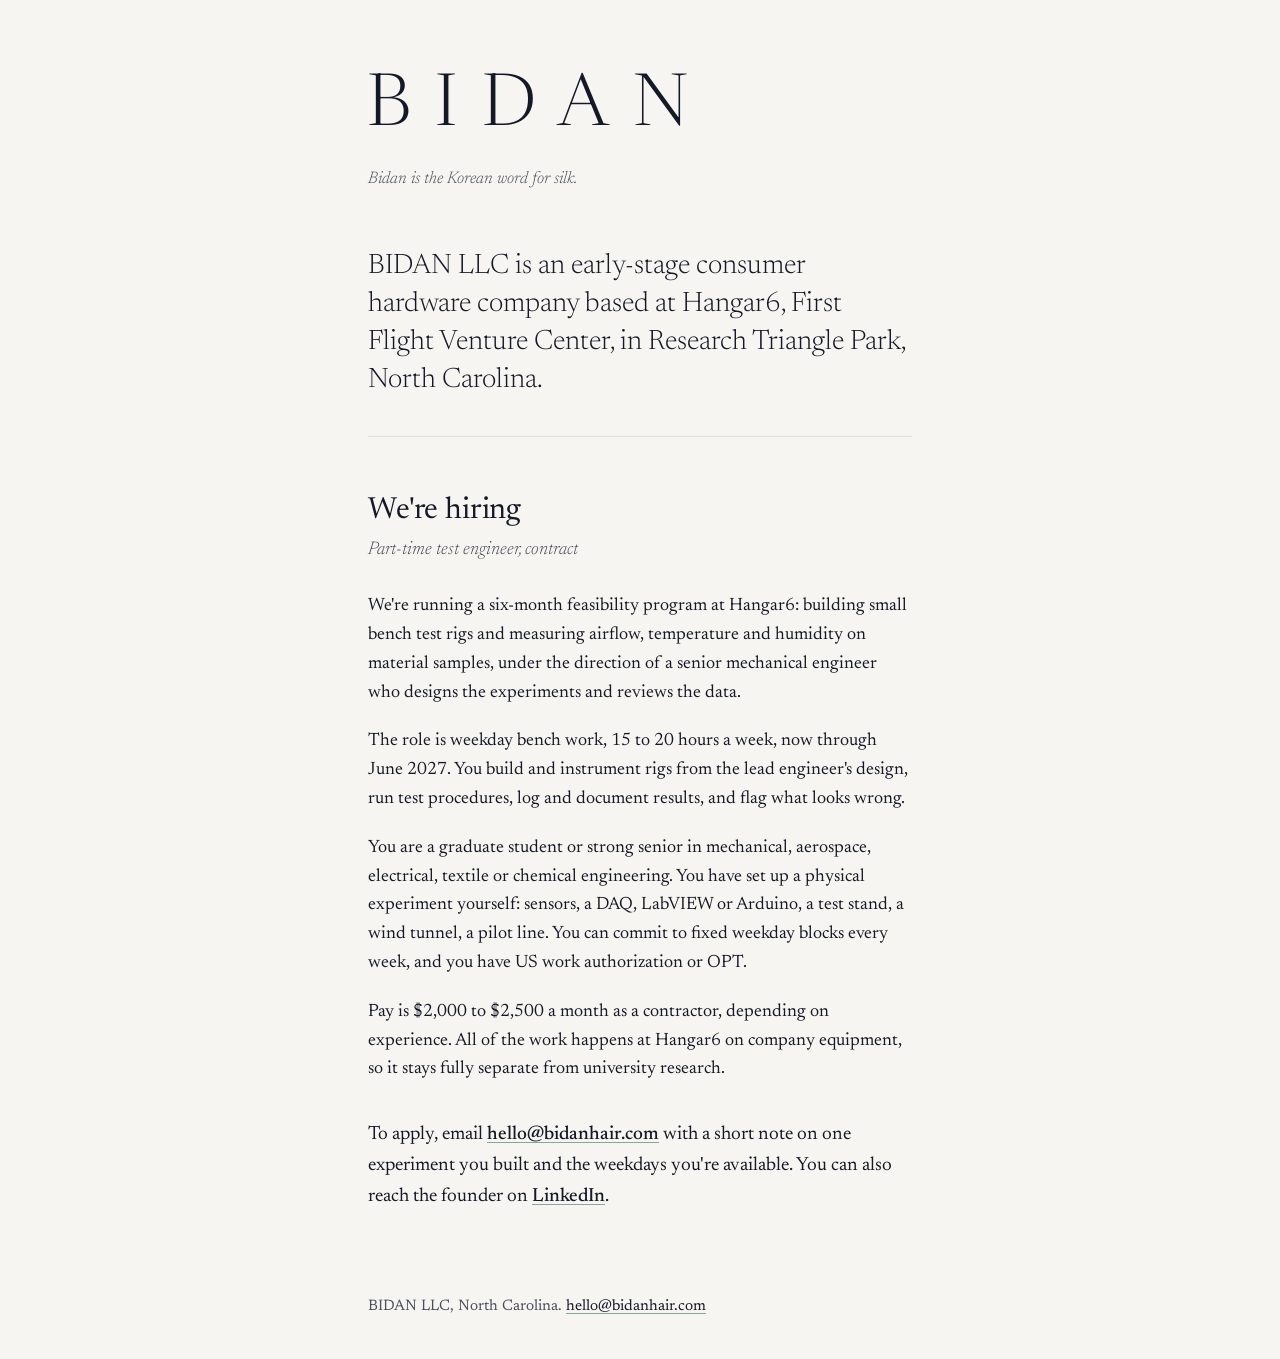
==== index.html @ f0b308ce "Add files via upload" ====
<!doctype html>
<html lang="en">
<head>
<meta charset="utf-8">
<meta name="viewport" content="width=device-width, initial-scale=1">
<title>BIDAN</title>
<meta name="description" content="BIDAN LLC is an early-stage consumer hardware company based at Hangar6, First Flight Venture Center, Research Triangle Park, North Carolina.">
<link rel="icon" href="data:image/svg+xml,%3Csvg xmlns='http://www.w3.org/2000/svg' viewBox='0 0 64 64'%3E%3Crect width='64' height='64' fill='%23151826'/%3E%3Ctext x='32' y='44' text-anchor='middle' font-family='Georgia,serif' font-size='36' fill='%23f6f5f1'%3EB%3C/text%3E%3C/svg%3E">
<link rel="preconnect" href="https://fonts.googleapis.com">
<link rel="preconnect" href="https://fonts.gstatic.com" crossorigin>
<link href="https://fonts.googleapis.com/css2?family=Newsreader:ital,opsz,wght@0,6..72,300;0,6..72,400;0,6..72,500;1,6..72,300;1,6..72,400&display=swap" rel="stylesheet">
<style>
  :root{
    --silk:#f6f5f1;
    --ink:#151826;
    --ink-soft:#4a4e5c;
    --thread:#8aa69a;
    --thread-light:#d7e3dc;
    --measure:34rem;
  }
  @media (prefers-color-scheme: dark){
    :root:not([data-theme="light"]){
      --silk:#14161c; --ink:#ecebe6; --ink-soft:#a9acb6; --thread:#7f9c90; --thread-light:#2a3a33;
    }
  }
  *{box-sizing:border-box}
  html{-webkit-text-size-adjust:100%}
  body{
    margin:0; background:var(--silk); color:var(--ink);
    font-family:"Newsreader",Georgia,"Times New Roman",serif;
    font-optical-sizing:auto; font-weight:400; font-size:1.125rem; line-height:1.6;
    min-height:100svh; display:flex; flex-direction:column;
  }
  main{flex:1; width:100%; max-width:calc(var(--measure) + 2*clamp(1rem,6vw,6rem)); margin:0 auto; padding:clamp(2.5rem,8vh,6rem) clamp(1rem,6vw,6rem) 4rem}
  .mark{
    font-size:clamp(2.6rem,7vw,4.5rem); font-weight:300; letter-spacing:.34em; line-height:1;
    margin:0 0 .3em -0.02em; text-indent:0; font-optical-sizing:auto;
  }
  .mark span{letter-spacing:0}
  .gloss{margin:0 0 3.5rem; font-style:italic; font-weight:300; color:var(--ink-soft); font-size:1.05rem}
  .lede{font-size:clamp(1.35rem,2.6vw,1.75rem); line-height:1.35; font-weight:300; margin:0 0 2.25rem; max-width:var(--measure)}
  .thread{
    position:relative; height:1px; max-width:var(--measure); margin:0 0 3.5rem; background:var(--thread-light); overflow:hidden;
  }
  .thread::after{
    content:""; position:absolute; inset:0; width:38%;
    background:linear-gradient(90deg,transparent,var(--thread),transparent);
    transform:translateX(-120%); animation:glint 2.2s cubic-bezier(.4,0,.2,1) .6s 1 forwards;
  }
  @keyframes glint{to{transform:translateX(300%)}}
  @media (prefers-reduced-motion:reduce){.thread::after{animation:none; transform:none; opacity:.6}}
  h2{font-size:1.9rem; font-weight:400; line-height:1.2; margin:0 0 .35rem; letter-spacing:-.005em}
  .role{font-style:italic; font-weight:300; color:var(--ink-soft); margin:0 0 1.75rem; font-size:1.15rem}
  p{max-width:var(--measure); margin:0 0 1.25rem}
  p.you{margin-bottom:1.25rem}
  a{color:var(--ink); text-decoration-color:var(--thread); text-underline-offset:.18em; text-decoration-thickness:1px}
  a:hover{text-decoration-color:var(--ink)}
  a:focus-visible{outline:2px solid var(--thread); outline-offset:3px; border-radius:2px}
  .apply{margin-top:2.25rem; font-size:1.2rem}
  .apply a{font-weight:500}
  footer{
    width:100%; max-width:calc(var(--measure) + 2*clamp(1rem,6vw,6rem)); margin:0 auto;
    padding:0 clamp(1rem,6vw,6rem) 2.5rem; color:var(--ink-soft); font-size:.95rem; line-height:1.5;
  }
  footer p{margin:0}
</style>
</head>
<body>
<main>
  <h1 class="mark">BIDA<span>N</span></h1>
  <p class="gloss">Bidan is the Korean word for silk.</p>

  <p class="lede">BIDAN LLC is an early-stage consumer hardware company based at Hangar6, First Flight Venture Center, in Research Triangle Park, North Carolina.</p>
  <div class="thread" aria-hidden="true"></div>

  <section aria-labelledby="hiring">
    <h2 id="hiring">We're hiring</h2>
    <p class="role">Part-time test engineer, contract</p>

    <p>We're running a six-month feasibility program at Hangar6: building small bench test rigs and measuring airflow, temperature and humidity on material samples, under the direction of a senior mechanical engineer who designs the experiments and reviews the data.</p>

    <p>The role is weekday bench work, 15 to 20 hours a week, now through June 2027. You build and instrument rigs from the lead engineer's design, run test procedures, log and document results, and flag what looks wrong.</p>

    <p class="you">You are a graduate student or strong senior in mechanical, aerospace, electrical, textile or chemical engineering. You have set up a physical experiment yourself: sensors, a DAQ, LabVIEW or Arduino, a test stand, a wind tunnel, a pilot line. You can commit to fixed weekday blocks every week, and you have US work authorization or OPT.</p>

    <p>Pay is $2,000 to $2,500 a month as a contractor, depending on experience. All of the work happens at Hangar6 on company equipment, so it stays fully separate from university research.</p>

    <p class="apply">To apply, email <a href="mailto:hello@bidanhair.com?subject=Part-time%20test%20engineer">hello@bidanhair.com</a> with a short note on one experiment you built and the weekdays you're available. You can also reach the founder on <a href="https://www.linkedin.com/in/chris-joung-5094253b8" rel="noopener">LinkedIn</a>.</p>
  </section>
</main>
<footer>
  <p>BIDAN LLC, North Carolina. <a href="mailto:hello@bidanhair.com">hello@bidanhair.com</a></p>
</footer>
</body>
</html>
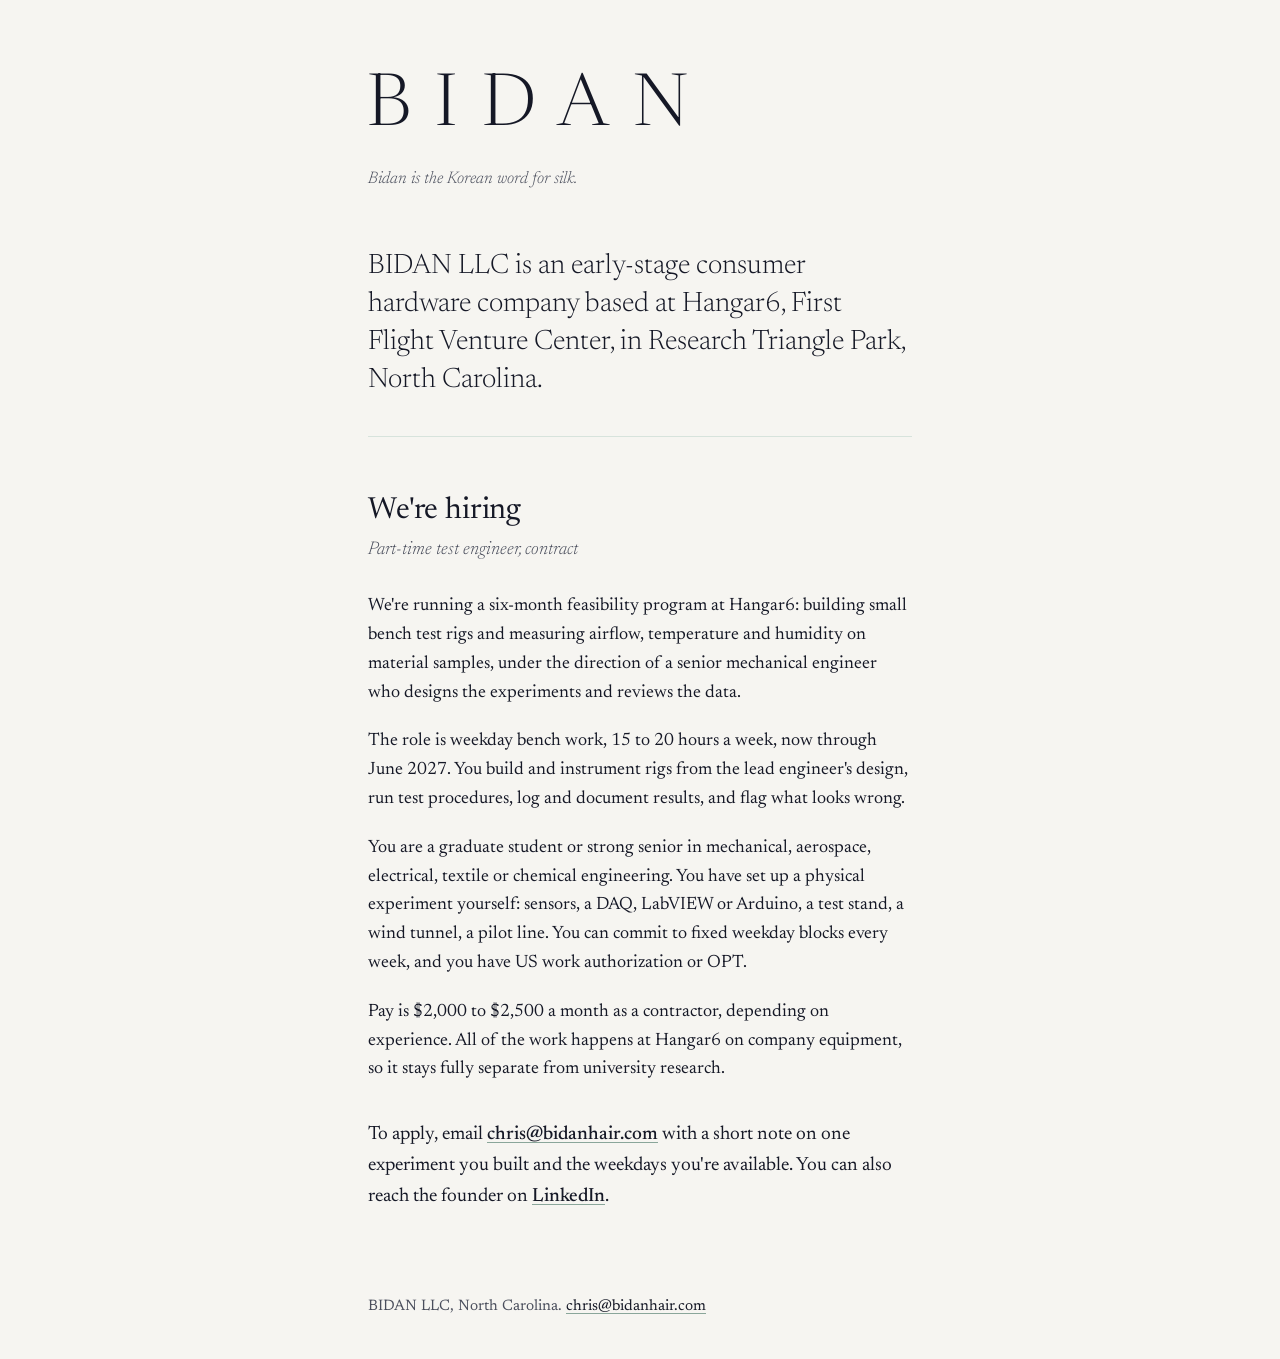
==== commit ae5ac493: "Add files via upload" ====
--- a/index.html
+++ b/index.html
@@ -85,11 +85,11 @@
 
     <p>Pay is $2,000 to $2,500 a month as a contractor, depending on experience. All of the work happens at Hangar6 on company equipment, so it stays fully separate from university research.</p>
 
-    <p class="apply">To apply, email <a href="mailto:hello@bidanhair.com?subject=Part-time%20test%20engineer">hello@bidanhair.com</a> with a short note on one experiment you built and the weekdays you're available. You can also reach the founder on <a href="https://www.linkedin.com/in/chris-joung-5094253b8" rel="noopener">LinkedIn</a>.</p>
+    <p class="apply">To apply, email <a href="mailto:chris@bidanhair.com?subject=Part-time%20test%20engineer">chris@bidanhair.com</a> with a short note on one experiment you built and the weekdays you're available. You can also reach the founder on <a href="https://www.linkedin.com/in/chris-joung-5094253b8" rel="noopener">LinkedIn</a>.</p>
   </section>
 </main>
 <footer>
-  <p>BIDAN LLC, North Carolina. <a href="mailto:hello@bidanhair.com">hello@bidanhair.com</a></p>
+  <p>BIDAN LLC, North Carolina. <a href="mailto:chris@bidanhair.com">chris@bidanhair.com</a></p>
 </footer>
 </body>
 </html>
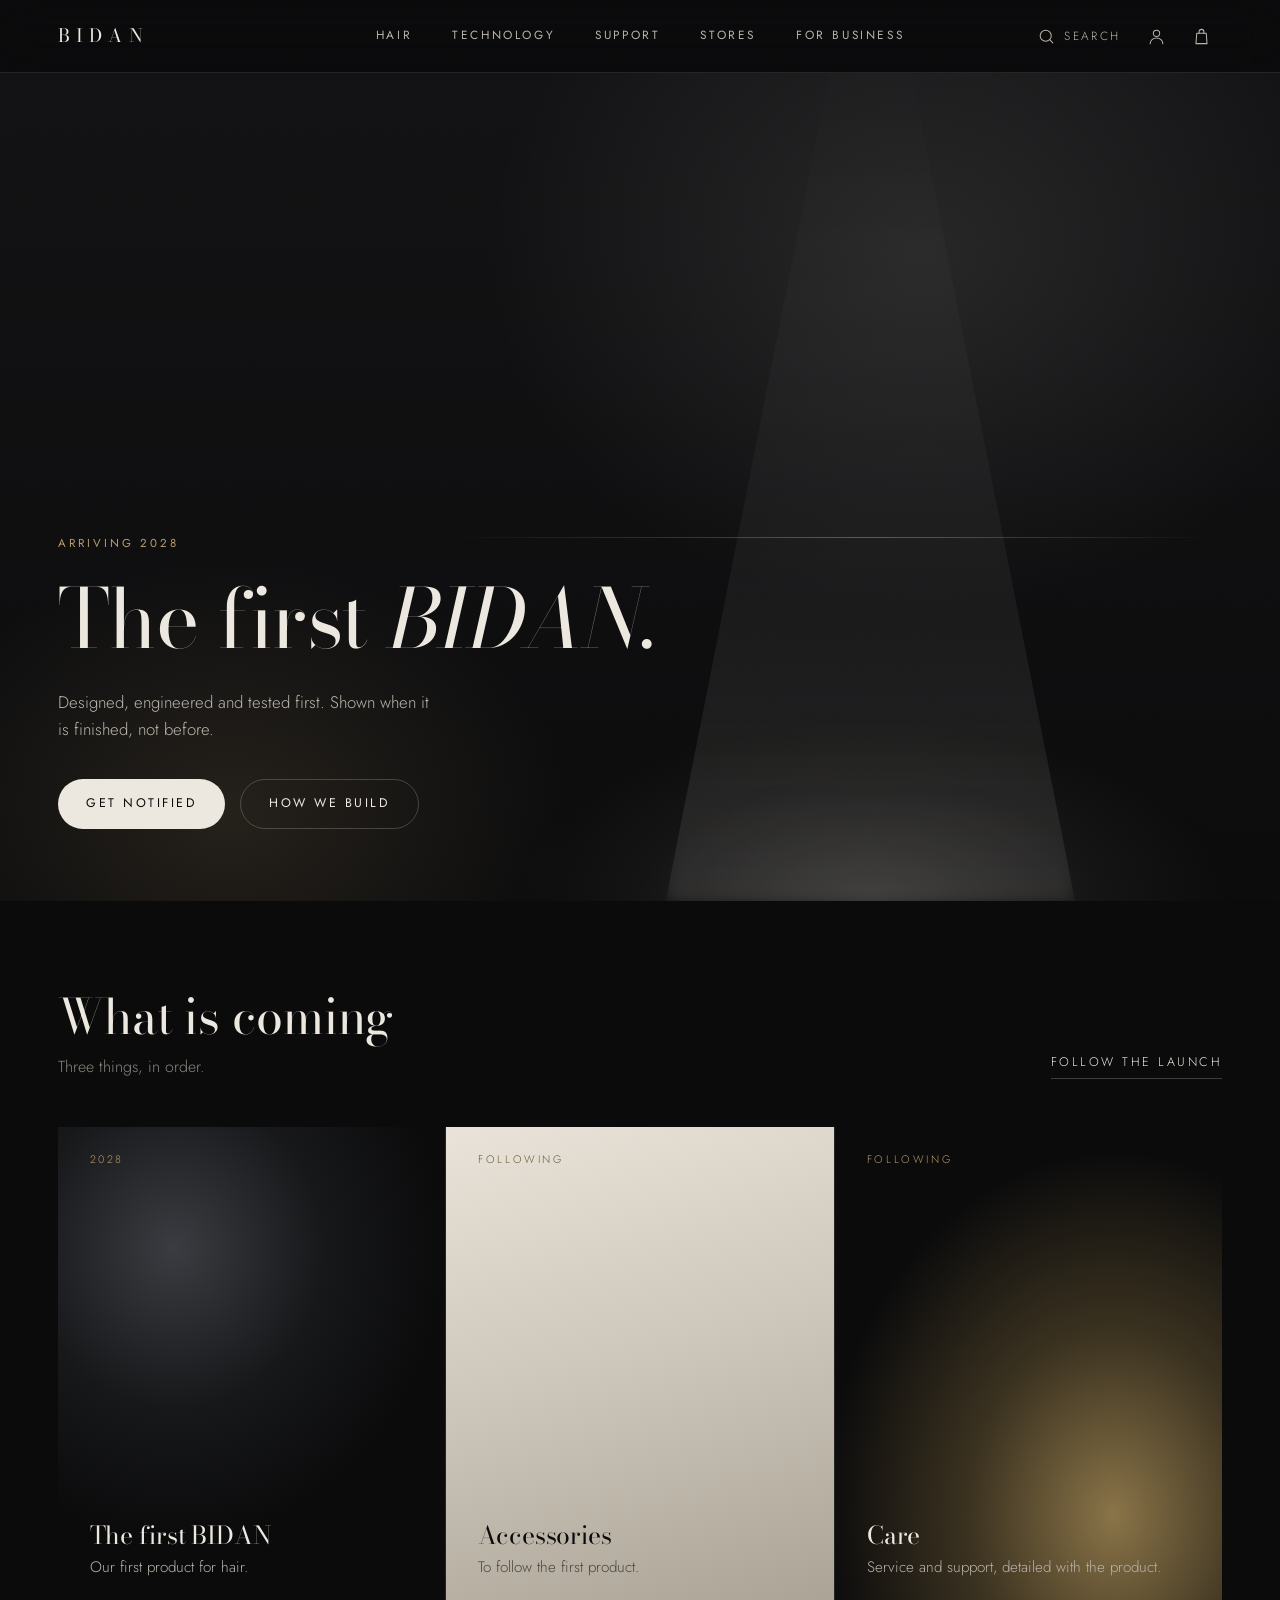
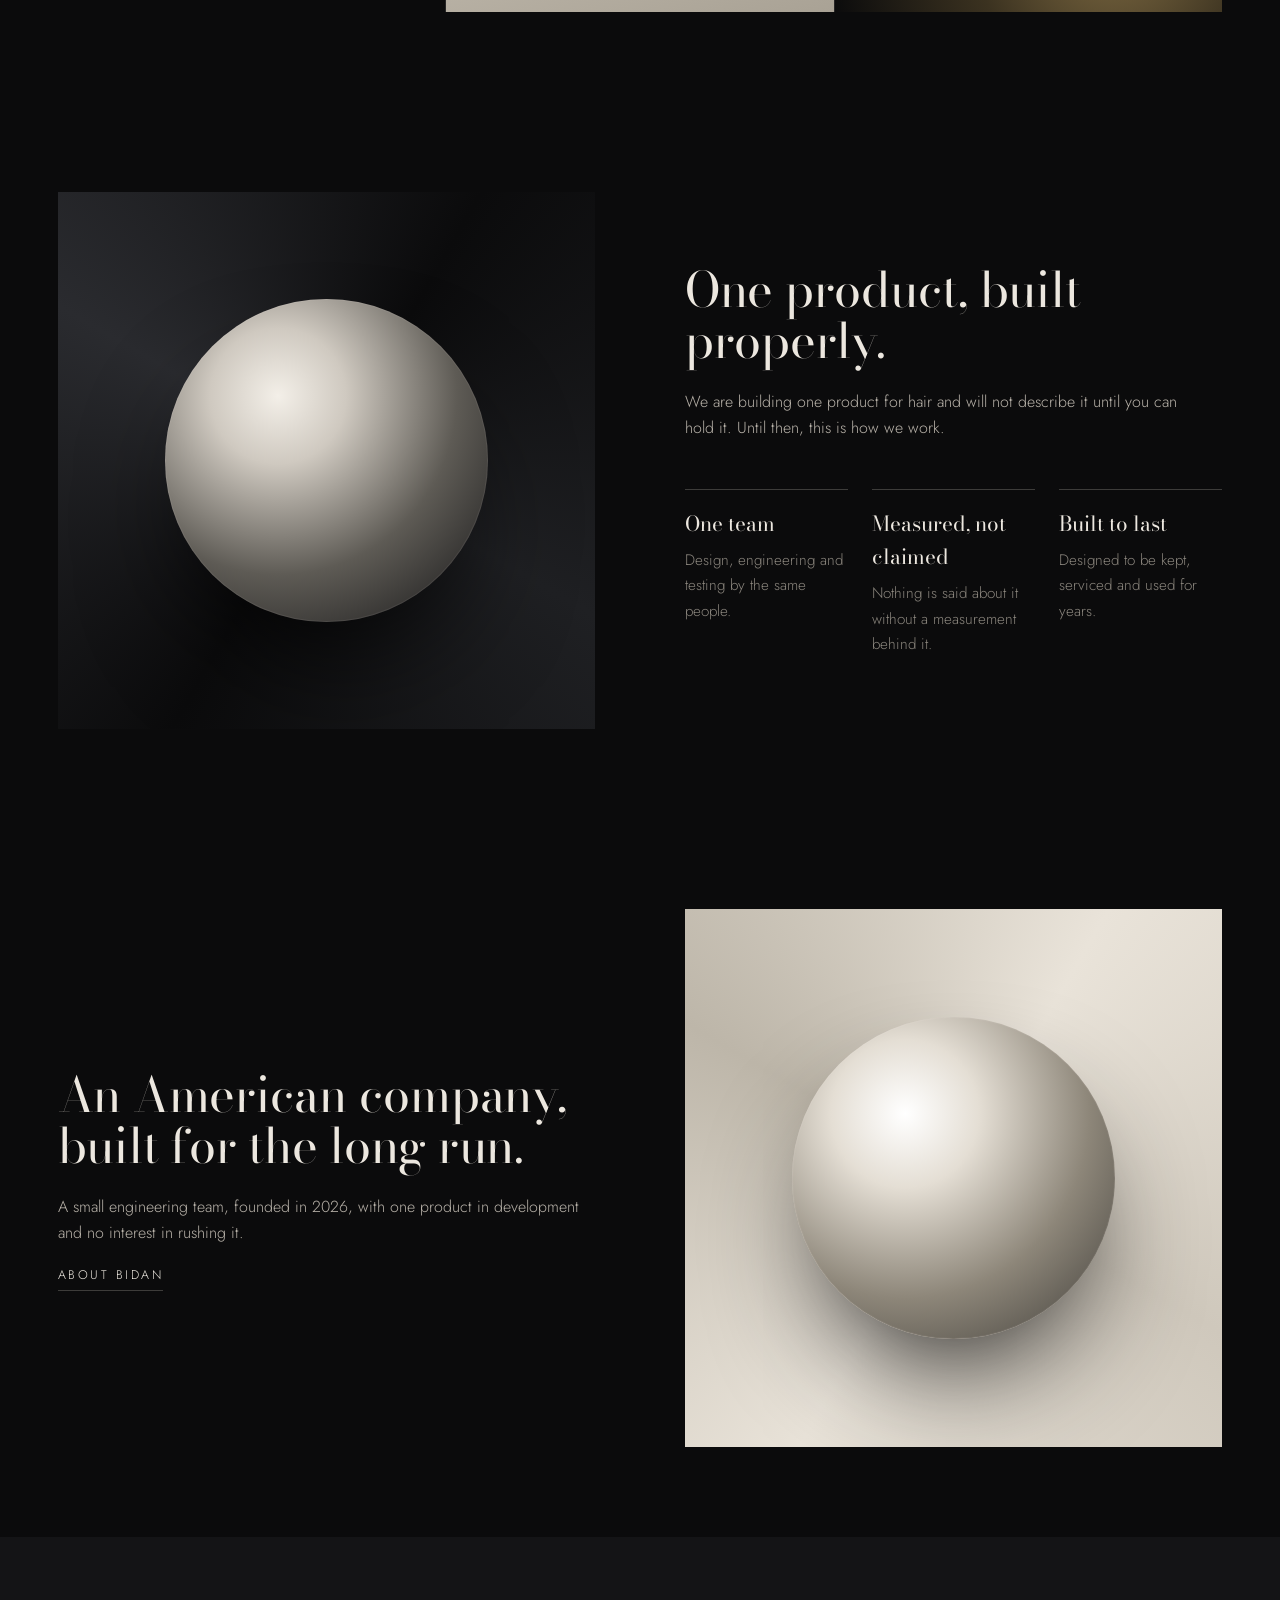
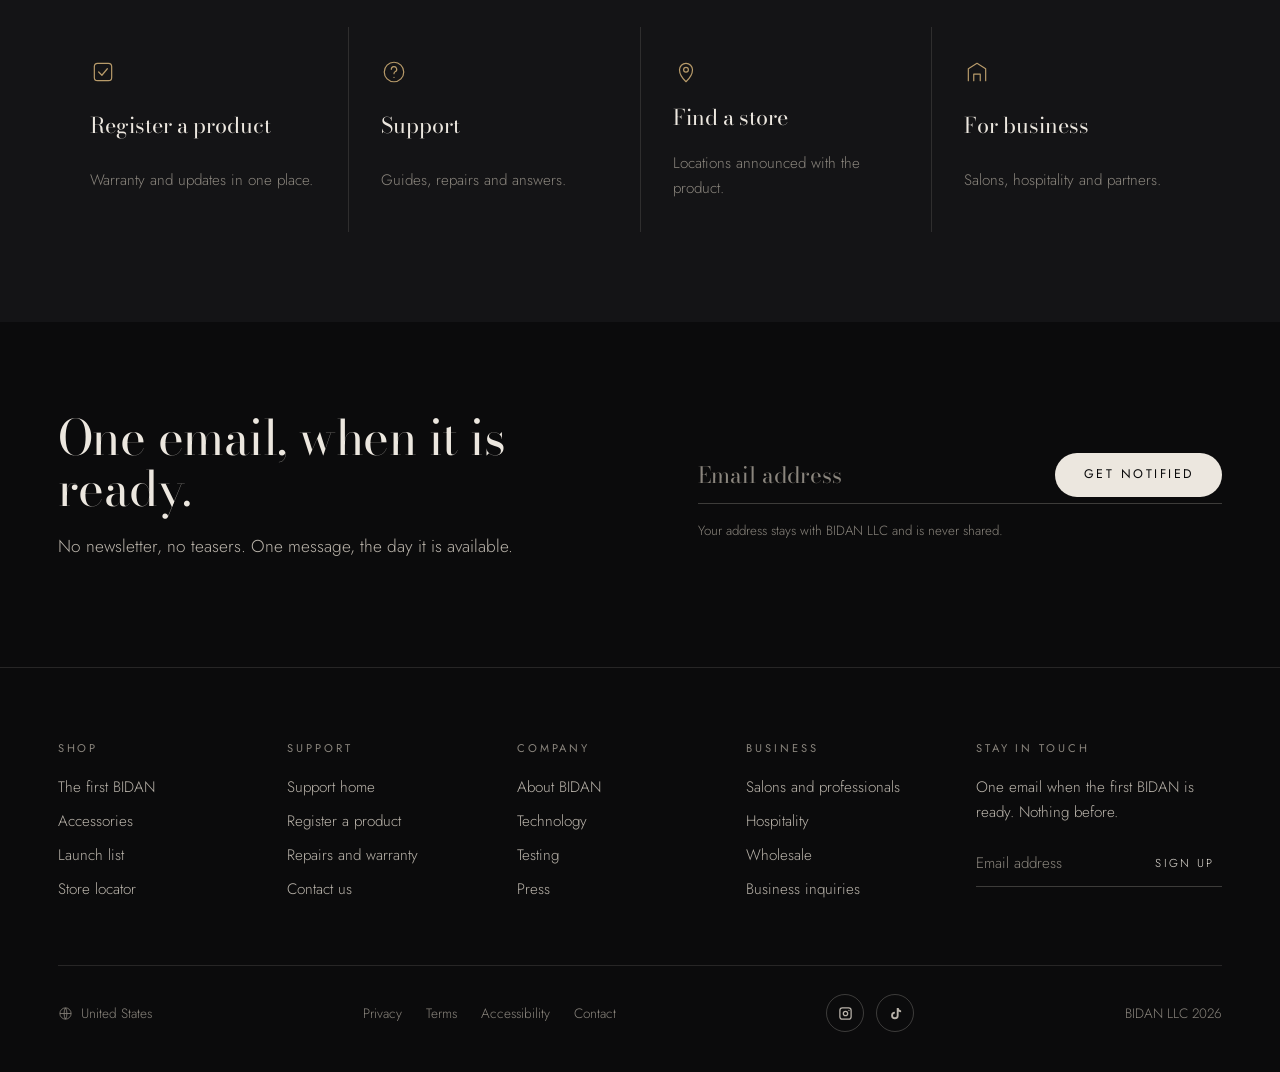
==== commit 3d0cc646: "Add files via upload" ====
--- a/index.html
+++ b/index.html
@@ -1,95 +1,49 @@
-<!doctype html>
-<html lang="en">
-<head>
-<meta charset="utf-8">
-<meta name="viewport" content="width=device-width, initial-scale=1">
-<title>BIDAN</title>
-<meta name="description" content="BIDAN LLC is an early-stage consumer hardware company based at Hangar6, First Flight Venture Center, Research Triangle Park, North Carolina.">
-<link rel="icon" href="data:image/svg+xml,%3Csvg xmlns='http://www.w3.org/2000/svg' viewBox='0 0 64 64'%3E%3Crect width='64' height='64' fill='%23151826'/%3E%3Ctext x='32' y='44' text-anchor='middle' font-family='Georgia,serif' font-size='36' fill='%23f6f5f1'%3EB%3C/text%3E%3C/svg%3E">
-<link rel="preconnect" href="https://fonts.googleapis.com">
-<link rel="preconnect" href="https://fonts.gstatic.com" crossorigin>
-<link href="https://fonts.googleapis.com/css2?family=Newsreader:ital,opsz,wght@0,6..72,300;0,6..72,400;0,6..72,500;1,6..72,300;1,6..72,400&display=swap" rel="stylesheet">
-<style>
-  :root{
-    --silk:#f6f5f1;
-    --ink:#151826;
-    --ink-soft:#4a4e5c;
-    --thread:#8aa69a;
-    --thread-light:#d7e3dc;
-    --measure:34rem;
-  }
-  @media (prefers-color-scheme: dark){
-    :root:not([data-theme="light"]){
-      --silk:#14161c; --ink:#ecebe6; --ink-soft:#a9acb6; --thread:#7f9c90; --thread-light:#2a3a33;
-    }
-  }
-  *{box-sizing:border-box}
-  html{-webkit-text-size-adjust:100%}
-  body{
-    margin:0; background:var(--silk); color:var(--ink);
-    font-family:"Newsreader",Georgia,"Times New Roman",serif;
-    font-optical-sizing:auto; font-weight:400; font-size:1.125rem; line-height:1.6;
-    min-height:100svh; display:flex; flex-direction:column;
-  }
-  main{flex:1; width:100%; max-width:calc(var(--measure) + 2*clamp(1rem,6vw,6rem)); margin:0 auto; padding:clamp(2.5rem,8vh,6rem) clamp(1rem,6vw,6rem) 4rem}
-  .mark{
-    font-size:clamp(2.6rem,7vw,4.5rem); font-weight:300; letter-spacing:.34em; line-height:1;
-    margin:0 0 .3em -0.02em; text-indent:0; font-optical-sizing:auto;
-  }
-  .mark span{letter-spacing:0}
-  .gloss{margin:0 0 3.5rem; font-style:italic; font-weight:300; color:var(--ink-soft); font-size:1.05rem}
-  .lede{font-size:clamp(1.35rem,2.6vw,1.75rem); line-height:1.35; font-weight:300; margin:0 0 2.25rem; max-width:var(--measure)}
-  .thread{
-    position:relative; height:1px; max-width:var(--measure); margin:0 0 3.5rem; background:var(--thread-light); overflow:hidden;
-  }
-  .thread::after{
-    content:""; position:absolute; inset:0; width:38%;
-    background:linear-gradient(90deg,transparent,var(--thread),transparent);
-    transform:translateX(-120%); animation:glint 2.2s cubic-bezier(.4,0,.2,1) .6s 1 forwards;
-  }
-  @keyframes glint{to{transform:translateX(300%)}}
-  @media (prefers-reduced-motion:reduce){.thread::after{animation:none; transform:none; opacity:.6}}
-  h2{font-size:1.9rem; font-weight:400; line-height:1.2; margin:0 0 .35rem; letter-spacing:-.005em}
-  .role{font-style:italic; font-weight:300; color:var(--ink-soft); margin:0 0 1.75rem; font-size:1.15rem}
-  p{max-width:var(--measure); margin:0 0 1.25rem}
-  p.you{margin-bottom:1.25rem}
-  a{color:var(--ink); text-decoration-color:var(--thread); text-underline-offset:.18em; text-decoration-thickness:1px}
-  a:hover{text-decoration-color:var(--ink)}
-  a:focus-visible{outline:2px solid var(--thread); outline-offset:3px; border-radius:2px}
-  .apply{margin-top:2.25rem; font-size:1.2rem}
-  .apply a{font-weight:500}
-  footer{
-    width:100%; max-width:calc(var(--measure) + 2*clamp(1rem,6vw,6rem)); margin:0 auto;
-    padding:0 clamp(1rem,6vw,6rem) 2.5rem; color:var(--ink-soft); font-size:.95rem; line-height:1.5;
-  }
-  footer p{margin:0}
-</style>
-</head>
-<body>
+<!doctype html><html lang="en"><head><title>BIDAN</title><meta name="description" content="BIDAN is an American hair care hardware company. The first BIDAN arrives in 2028."><meta charset="utf-8"><meta name="viewport" content="width=device-width, initial-scale=1"><link rel="icon" href="data:image/svg+xml,%3Csvg xmlns=%27http://www.w3.org/2000/svg%27 viewBox=%270 0 64 64%27%3E%3Crect width=%2764%27 height=%2764%27 fill=%27%23000%27/%3E%3Ctext x=%2732%27 y=%2743%27 text-anchor=%27middle%27 font-family=%27Helvetica,Arial,sans-serif%27 font-weight=%27700%27 font-size=%2732%27 fill=%27%23fff%27%3EB%3C/text%3E%3C/svg%3E"><link rel="preconnect" href="https://fonts.googleapis.com"><link rel="preconnect" href="https://fonts.gstatic.com" crossorigin><link href="https://fonts.googleapis.com/css2?family=Bodoni+Moda:ital,opsz,wght@0,6..96,400;1,6..96,400&family=Jost:wght@300;400&display=swap" rel="stylesheet"><link rel="stylesheet" href="site.css"></head><body>
 <main>
-  <h1 class="mark">BIDA<span>N</span></h1>
-  <p class="gloss">Bidan is the Korean word for silk.</p>
+<section class="hero on-dark"><div class="light" aria-hidden="true"></div><div class="sweep" aria-hidden="true"></div><div class="beam" aria-hidden="true"></div><div class="stage" aria-hidden="true"></div>
+  <div class="wrap"><span class="caps">Arriving 2028</span><h1>The first <em>BIDAN.</em></h1><p>Designed, engineered and tested first. Shown when it is finished, not before.</p>
+  <div class="acts"><a class="btn btn-light" href="#notify">Get notified</a><a class="btn btn-ghost" href="#technology">How we build</a></div></div>
+</section>
 
-  <p class="lede">BIDAN LLC is an early-stage consumer hardware company based at Hangar6, First Flight Venture Center, in Research Triangle Park, North Carolina.</p>
-  <div class="thread" aria-hidden="true"></div>
+<section class="sec" id="first"><div class="wrap">
+  <div class="sec-head"><div><h2>What is coming</h2><p>Three things, in order.</p></div><a class="link" href="#notify">Follow the launch</a></div>
+  <div class="tiles">
+    <a class="tile t1" href="#notify"><span class="pill">2028</span><h3>The first BIDAN</h3><span>Our first product for hair.</span></a>
+    <a class="tile t2" href="#notify"><span class="pill">Following</span><h3>Accessories</h3><span>To follow the first product.</span></a>
+    <a class="tile t3" href="#notify"><span class="pill">Following</span><h3>Care</h3><span>Service and support, detailed with the product.</span></a>
+  </div>
+</div></section>
 
-  <section aria-labelledby="hiring">
-    <h2 id="hiring">We're hiring</h2>
-    <p class="role">Part-time test engineer, contract</p>
+<section class="sec dark" id="technology"><div class="wrap">
+  <div class="story"><div class="vis" aria-hidden="true"></div><div>
+    <h2>One product, built properly.</h2>
+    <p>We are building one product for hair and will not describe it until you can hold it. Until then, this is how we work.</p>
+    <div class="facts">
+      <div class="fact"><strong>One team</strong><span>Design, engineering and testing by the same people.</span></div>
+      <div class="fact"><strong>Measured, not claimed</strong><span>Nothing is said about it without a measurement behind it.</span></div>
+      <div class="fact"><strong>Built to last</strong><span>Designed to be kept, serviced and used for years.</span></div>
+    </div>
+  </div></div>
+</div></section>
 
-    <p>We're running a six-month feasibility program at Hangar6: building small bench test rigs and measuring airflow, temperature and humidity on material samples, under the direction of a senior mechanical engineer who designs the experiments and reviews the data.</p>
+<section class="sec"><div class="wrap">
+  <div class="story flip"><div class="vis ivory" aria-hidden="true"></div><div>
+    <h2>An American company, built for the long run.</h2>
+    <p>A small engineering team, founded in 2026, with one product in development and no interest in rushing it.</p>
+    <a class="link" href="about.html">About BIDAN</a>
+  </div></div>
+</div></section>
 
-    <p>The role is weekday bench work, 15 to 20 hours a week, now through June 2027. You build and instrument rigs from the lead engineer's design, run test procedures, log and document results, and flag what looks wrong.</p>
+<section class="sec grey" aria-label="Owner services"><div class="wrap"><div class="svc">
+<a href="support.html#register"><svg viewBox="0 0 24 24"><rect x="4" y="4" width="16" height="16" rx="3"/><path d="m8 12 3 3 5-6"/></svg><strong>Register a product</strong><span>Warranty and updates in one place.</span></a>
+<a href="support.html"><svg viewBox="0 0 24 24"><circle cx="12" cy="12" r="9"/><path d="M9.5 9.5a2.5 2.5 0 1 1 3.5 2.3c-.7.3-1 .8-1 1.7M12 17h.01"/></svg><strong>Support</strong><span>Guides, repairs and answers.</span></a>
+<a href="stores.html"><svg viewBox="0 0 24 24"><path d="M12 21s-6-5.5-6-11a6 6 0 0 1 12 0c0 5.5-6 11-6 11Z"/><circle cx="12" cy="10" r="2.2"/></svg><strong>Find a store</strong><span>Locations announced with the product.</span></a>
+<a href="business.html"><svg viewBox="0 0 24 24"><path d="M4 20V9l8-5 8 5v11"/><path d="M9 20v-6h6v6"/></svg><strong>For business</strong><span>Salons, hospitality and partners.</span></a>
+</div></div></section>
 
-    <p class="you">You are a graduate student or strong senior in mechanical, aerospace, electrical, textile or chemical engineering. You have set up a physical experiment yourself: sensors, a DAQ, LabVIEW or Arduino, a test stand, a wind tunnel, a pilot line. You can commit to fixed weekday blocks every week, and you have US work authorization or OPT.</p>
-
-    <p>Pay is $2,000 to $2,500 a month as a contractor, depending on experience. All of the work happens at Hangar6 on company equipment, so it stays fully separate from university research.</p>
-
-    <p class="apply">To apply, email <a href="mailto:chris@bidanhair.com?subject=Part-time%20test%20engineer">chris@bidanhair.com</a> with a short note on one experiment you built and the weekdays you're available. You can also reach the founder on <a href="https://www.linkedin.com/in/chris-joung-5094253b8" rel="noopener">LinkedIn</a>.</p>
-  </section>
+<section class="sec" id="notify"><div class="wrap"><div class="notify">
+  <div><h2>One email, when it is ready.</h2><p class="lead">No newsletter, no teasers. One message, the day it is available.</p></div>
+  <div><form data-mailto="BIDAN launch list"><input type="email" name="email" required placeholder="Email address" aria-label="Email address"><button class="btn btn-primary" type="submit">Get notified</button></form><small>Your address stays with BIDAN LLC and is never shared.</small></div>
+</div></div></section>
 </main>
-<footer>
-  <p>BIDAN LLC, North Carolina. <a href="mailto:chris@bidanhair.com">chris@bidanhair.com</a></p>
-</footer>
-</body>
-</html>
+<script src="site.js"></script></body></html>
--- a/site.css
+++ b/site.css
@@ -0,0 +1,237 @@
+:root{
+  --black:#0b0b0c; --char:#141416; --char2:#1b1c1f; --line:rgba(236,231,223,.12); --line2:rgba(236,231,223,.22);
+  --bone:#ece7df; --bone-dim:#b9b3aa; --mute:#8a857d; --bronze:#b89b6a;
+  --serif:"Bodoni Moda","Didot","Bodoni 72",Georgia,serif;
+  --sans:"Jost","Instrument Sans",system-ui,-apple-system,"Helvetica Neue",Arial,sans-serif;
+  --gutter:clamp(1.25rem,4.5vw,5rem); --max:1520px; --nav-h:72px;
+}
+*{box-sizing:border-box}
+html{-webkit-text-size-adjust:100%;scroll-padding-top:var(--nav-h);background:var(--black)}
+body{margin:0;background:var(--black);color:var(--bone);font-family:var(--sans);font-weight:300;font-size:1rem;line-height:1.6;-webkit-font-smoothing:antialiased;position:relative}
+body::after{content:"";position:fixed;inset:0;pointer-events:none;z-index:9999;opacity:.055;mix-blend-mode:overlay;background-image:url("data:image/svg+xml;utf8,<svg xmlns='http://www.w3.org/2000/svg' width='160' height='160'><filter id='n'><feTurbulence type='fractalNoise' baseFrequency='.9' numOctaves='2' stitchTiles='stitch'/></filter><rect width='160' height='160' filter='url(%23n)'/></svg>")}
+body.locked{overflow:hidden}
+a{color:inherit;text-decoration:none}
+button{font:inherit;color:inherit;background:none;border:0;padding:0;cursor:pointer}
+img,svg{display:block}
+:focus-visible{outline:1px solid var(--bronze);outline-offset:4px}
+.wrap{max-width:var(--max);margin:0 auto;padding-left:var(--gutter);padding-right:var(--gutter)}
+.sr{position:absolute;width:1px;height:1px;overflow:hidden;clip:rect(0 0 0 0);white-space:nowrap}
+
+h1,h2,h3{margin:0;font-family:var(--serif);font-weight:400;letter-spacing:-.005em;line-height:1.04}
+h1{font-size:clamp(2.8rem,6.4vw,6.2rem)}
+h2{font-size:clamp(2rem,3.8vw,3.6rem)}
+h3{font-size:1.55rem}
+p{margin:0 0 1rem;max-width:58ch;color:var(--bone-dim)}
+.lead{font-size:clamp(1.05rem,1.35vw,1.2rem);color:var(--bone-dim)}
+.caps{font-size:.72rem;letter-spacing:.26em;text-transform:uppercase;font-weight:400}
+
+.btn{display:inline-flex;align-items:center;justify-content:center;gap:.6rem;height:50px;padding:0 1.8rem;border-radius:999px;font-size:.78rem;letter-spacing:.2em;text-transform:uppercase;font-weight:400;transition:background .25s,color .25s,border-color .25s}
+.btn-primary,.btn-light{background:var(--bone);color:#0b0b0c}.btn-primary:hover,.btn-light:hover{background:#fff}
+.btn-ghost{border:1px solid var(--line2);color:var(--bone)}.btn-ghost:hover{border-color:var(--bone)}
+.link{font-size:.78rem;letter-spacing:.2em;text-transform:uppercase;border-bottom:1px solid var(--line2);padding-bottom:.35rem;transition:border-color .25s}
+.link:hover{border-color:var(--bone)}
+
+/* header */
+.hdr{position:sticky;top:0;z-index:50;background:rgba(11,11,12,.72);backdrop-filter:blur(18px) saturate(1.2);-webkit-backdrop-filter:blur(18px) saturate(1.2);border-bottom:1px solid var(--line)}
+.hdr .bar{height:var(--nav-h);display:grid;grid-template-columns:1fr auto 1fr;align-items:center;gap:2rem}
+.logo{font-family:var(--serif);font-weight:400;letter-spacing:.34em;font-size:1.15rem;color:var(--bone)}
+.menu{display:flex;gap:.5rem;justify-self:center;list-style:none;margin:0;padding:0;height:100%}
+.menu>li{position:static}
+.menu>li>a,.menu>li>button{display:flex;align-items:center;height:var(--nav-h);padding:0 1rem;font-size:.74rem;letter-spacing:.22em;text-transform:uppercase;font-weight:400;color:var(--bone-dim);border-bottom:1px solid transparent;margin-bottom:-1px;transition:color .25s}
+.menu>li>button[aria-expanded="true"],.menu>li>a:hover,.menu>li>button:hover{color:var(--bone);border-color:var(--bone)}
+.tools{display:flex;gap:.25rem;align-items:center;justify-self:end}
+.tools button,.tools a{display:inline-flex;align-items:center;gap:.5rem;height:40px;padding:0 .7rem;border-radius:999px;font-size:.74rem;letter-spacing:.2em;text-transform:uppercase;color:var(--bone-dim);transition:color .25s}
+.tools button:hover,.tools a:hover{color:var(--bone)}
+.tools svg{width:19px;height:19px;stroke:currentColor;fill:none;stroke-width:1.3;stroke-linecap:round;stroke-linejoin:round}
+.tools .burger{display:none}
+.panel{position:absolute;left:0;right:0;top:100%;background:rgba(11,11,12,.94);backdrop-filter:blur(18px);-webkit-backdrop-filter:blur(18px);border-bottom:1px solid var(--line);display:none}
+.panel.open{display:block}
+.panel .cols{display:grid;grid-template-columns:1.4fr 1fr 1fr 1fr;gap:3.5rem;padding:2.75rem 0 3rem}
+.panel h4{margin:0 0 1.1rem;font-size:.7rem;letter-spacing:.26em;text-transform:uppercase;font-weight:400;color:var(--mute)}
+.panel ul{list-style:none;margin:0;padding:0;display:grid;gap:.7rem}
+.panel ul a{font-family:var(--serif);font-size:1.25rem;color:var(--bone-dim);transition:color .25s}.panel ul a:hover{color:var(--bone)}
+.panel .feat{display:flex;flex-direction:column;justify-content:flex-end;gap:.5rem;border:1px solid var(--line);padding:1.75rem;min-height:220px;background:
+  radial-gradient(90% 70% at 100% 0%,rgba(184,155,106,.18) 0%,transparent 60%),linear-gradient(160deg,#1b1c1f,#0b0b0c)}
+.panel .feat strong{font-family:var(--serif);font-weight:400;font-size:1.6rem;color:var(--bone)}
+.panel .feat span{color:var(--bone-dim);font-size:.95rem}
+.scrim{position:fixed;inset:0;background:rgba(0,0,0,.5);z-index:40;display:none}
+.scrim.open{display:block}
+
+/* drawers */
+.drawer{position:fixed;top:0;bottom:0;width:min(440px,100%);background:var(--char);color:var(--bone);z-index:60;transform:translateX(100%);transition:transform .35s cubic-bezier(.4,0,.2,1);display:flex;flex-direction:column;border-left:1px solid var(--line)}
+.drawer.right{right:0}.drawer.left{left:0;transform:translateX(-100%);border-left:0;border-right:1px solid var(--line)}
+.drawer.open{transform:none}
+.drawer .top{height:var(--nav-h);display:flex;align-items:center;justify-content:space-between;padding:0 1.5rem;border-bottom:1px solid var(--line)}
+.drawer .top strong{font-size:.74rem;letter-spacing:.24em;text-transform:uppercase;font-weight:400;color:var(--bone-dim)}
+.drawer .body{padding:1.5rem;overflow:auto;flex:1}
+.drawer .x{width:40px;height:40px;border-radius:999px;display:grid;place-items:center;color:var(--bone-dim)}.drawer .x:hover{color:var(--bone)}
+.drawer .x svg{width:18px;height:18px;stroke:currentColor;fill:none;stroke-width:1.3;stroke-linecap:round}
+.mnav{list-style:none;margin:0;padding:0}
+.mnav>li{border-bottom:1px solid var(--line)}
+.mnav>li>a,.mnav>li>button{display:flex;width:100%;justify-content:space-between;align-items:center;padding:1.1rem 0;font-family:var(--serif);font-size:1.45rem;text-align:left;color:var(--bone)}
+.mnav .sub{display:none;padding:0 0 1rem;list-style:none;margin:0}
+.mnav .sub a{display:block;padding:.45rem 0;color:var(--bone-dim)}
+.mnav li.open .sub{display:block}
+.mnav .chev{width:16px;height:16px;stroke:currentColor;fill:none;stroke-width:1.3;transition:transform .25s;color:var(--mute)}
+.mnav li.open .chev{transform:rotate(180deg)}
+.empty{display:grid;gap:1.25rem;padding:2rem 0}
+.empty strong{font-family:var(--serif);font-weight:400;font-size:1.8rem;color:var(--bone)}
+.search{display:flex;gap:.5rem;border-bottom:1px solid var(--line2);padding:.5rem 0}
+.search input{flex:1;border:0;font:inherit;font-family:var(--serif);font-size:1.6rem;outline:none;background:none;color:var(--bone)}
+.search input::placeholder{color:var(--mute)}
+.search button{color:var(--bone-dim)}
+.search-hint{color:var(--mute);margin-top:1.25rem;font-size:.95rem}
+
+/* hero */
+.hero{position:relative;background:var(--black);color:var(--bone);min-height:calc(100svh - var(--nav-h));display:flex;align-items:flex-end;overflow:hidden;isolation:isolate}
+.hero .light{position:absolute;inset:0;z-index:-1;background:
+  radial-gradient(55% 70% at 72% 22%,rgba(236,231,223,.10) 0%,rgba(236,231,223,0) 62%),
+  radial-gradient(38% 45% at 18% 90%,rgba(184,155,106,.14) 0%,rgba(184,155,106,0) 70%),
+  linear-gradient(180deg,#121214 0%,#0b0b0c 100%)}
+.hero .sweep{position:absolute;inset:-20%;z-index:-1;background:linear-gradient(100deg,transparent 42%,rgba(236,231,223,.06) 50%,transparent 58%);transform:translateX(-60%);animation:sweep 9s cubic-bezier(.4,0,.2,1) 1.2s 1 forwards}
+@keyframes sweep{to{transform:translateX(60%)}}
+.hero .stage{position:absolute;left:0;right:0;bottom:0;height:44%;z-index:-1;background:radial-gradient(40% 70% at 68% 100%,rgba(236,231,223,.16) 0%,rgba(236,231,223,.04) 45%,rgba(236,231,223,0) 72%)}
+.hero .stage::before{content:"";position:absolute;left:0;right:0;top:0;height:1px;background:linear-gradient(90deg,transparent 35%,rgba(236,231,223,.3) 68%,transparent 95%)}
+.hero .beam{position:absolute;left:52%;top:-10%;width:32%;height:110%;z-index:-1;background:linear-gradient(180deg,rgba(236,231,223,0) 0%,rgba(236,231,223,.04) 55%,rgba(236,231,223,.10) 100%);clip-path:polygon(44% 0,56% 0,100% 100%,0 100%);filter:blur(7px)}
+.hero .wrap{width:100%;padding-top:7rem;padding-bottom:clamp(3.5rem,8vh,6.5rem)}
+.hero .caps{color:var(--bronze);margin-bottom:1.5rem;display:block}
+.hero h1{max-width:12ch}
+.hero h1 em{font-style:italic;font-weight:400}
+.hero p{color:var(--bone-dim);max-width:38ch;margin:1.75rem 0 2.25rem;font-size:1.05rem}
+.hero .acts{display:flex;gap:.9rem;flex-wrap:wrap}
+@media (prefers-reduced-motion:reduce){.hero .sweep{animation:none;display:none}}
+
+/* sections */
+.sec{padding:clamp(4.5rem,10vh,8rem) 0}
+.sec.tight{padding-top:clamp(2.5rem,5vh,4rem)}
+.sec.grey{background:var(--char)}
+.sec.dark{background:var(--black)}
+.sec-head{display:flex;justify-content:space-between;align-items:flex-end;gap:2rem;margin-bottom:3rem}
+.sec-head p{margin:.75rem 0 0;color:var(--mute)}
+
+.tiles{display:grid;grid-template-columns:repeat(3,1fr);gap:1px;background:var(--line)}
+.tile{position:relative;overflow:hidden;aspect-ratio:4/5;display:flex;flex-direction:column;justify-content:flex-end;padding:2rem;color:var(--bone);isolation:isolate;background:var(--black)}
+.tile::before{content:"";position:absolute;inset:0;z-index:-1;transition:transform 1.2s cubic-bezier(.2,.6,.2,1)}
+.tile:hover::before{transform:scale(1.04)}
+.tile.t1::before{background:radial-gradient(70% 60% at 30% 25%,#3b3c41 0%,#17181a 55%,#0b0b0c 100%)}
+.tile.t2::before{background:linear-gradient(165deg,#e9e3d9 0%,#cfc8bc 45%,#a9a295 100%)}
+.tile.t2{color:#0b0b0c}
+.tile.t3::before{background:radial-gradient(75% 75% at 72% 80%,#8a7448 0%,#3b3220 50%,#0b0b0c 100%)}
+.tile h3{margin-bottom:.4rem}
+.tile span{color:var(--bone-dim);font-size:.95rem}
+.tile.t2 span{color:#4a463f}
+.tile .pill{position:absolute;top:1.5rem;left:2rem;font-size:.68rem;letter-spacing:.24em;text-transform:uppercase;color:var(--bronze)}
+.tile.t2 .pill{color:#6b5a37}
+
+.story{display:grid;grid-template-columns:1fr 1fr;gap:clamp(2.5rem,7vw,7rem);align-items:center}
+.story .vis{aspect-ratio:1;position:relative;overflow:hidden;background:
+  conic-gradient(from 210deg at 50% 50%,#0b0b0c,#2a2b2f,#0b0b0c,#1f2023,#0b0b0c)}
+.story .vis::after{content:"";position:absolute;inset:20%;border-radius:50%;background:radial-gradient(circle at 35% 30%,#f3efe8 0%,#cfc9c0 22%,#5e5b55 58%,#121214 100%);box-shadow:0 60px 120px -40px rgba(0,0,0,.9),inset 0 0 0 1px rgba(236,231,223,.08)}
+.story .vis.ivory{background:conic-gradient(from 30deg at 50% 50%,#e9e3d9,#cfc8bc,#e9e3d9,#bdb6a9,#e9e3d9)}
+.story .vis.ivory::after{background:radial-gradient(circle at 35% 30%,#fff 0%,#e4ded4 24%,#8d8679 60%,#3c3a36 100%)}
+.story.flip .vis{order:2}
+.story h2{margin-bottom:1.5rem}
+.story p{color:var(--bone-dim)}
+.facts{display:grid;grid-template-columns:repeat(3,1fr);gap:1.5rem;margin-top:3rem}
+.fact{border-top:1px solid var(--line2);padding-top:1.1rem}
+.fact strong{display:block;font-family:var(--serif);font-weight:400;font-size:1.3rem;margin-bottom:.4rem;color:var(--bone)}
+.fact span{color:var(--mute);font-size:.95rem}
+
+.svc{display:grid;grid-template-columns:repeat(4,1fr);gap:1px;background:var(--line)}
+.svc a{display:grid;gap:1rem;padding:2rem;background:var(--char);transition:background .3s}
+.svc a:hover{background:var(--char2)}
+.svc svg{width:26px;height:26px;stroke:var(--bronze);fill:none;stroke-width:1.1;stroke-linecap:round;stroke-linejoin:round}
+.svc strong{font-family:var(--serif);font-weight:400;font-size:1.35rem;color:var(--bone)}
+.svc span{color:var(--mute);font-size:.95rem}
+
+.notify{display:grid;grid-template-columns:1.1fr 1fr;gap:4rem;align-items:center}
+.notify form{display:flex;gap:0;max-width:560px;border-bottom:1px solid var(--line2)}
+.notify input{flex:1;height:56px;border:0;background:none;padding:0;font:inherit;font-family:var(--serif);font-size:1.4rem;color:var(--bone);min-width:0}
+.notify input::placeholder{color:var(--mute)}
+.notify .btn{height:44px;align-self:center}
+.notify small{display:block;margin-top:1rem;color:var(--mute)}
+
+/* page headers */
+.ph{padding:clamp(4rem,9vh,7rem) 0 clamp(2rem,4vh,3rem)}
+.ph p{color:var(--bone-dim);margin-top:1.25rem}
+.grid2{display:grid;grid-template-columns:1fr 1fr;gap:4rem}
+.topics{display:grid;grid-template-columns:repeat(3,1fr);gap:1px;background:var(--line)}
+.topics a{padding:2rem;background:var(--black);display:grid;gap:.5rem;transition:background .3s}
+.topics a:hover{background:var(--char)}
+.topics strong{font-family:var(--serif);font-weight:400;font-size:1.35rem}
+.topics span{color:var(--mute);font-size:.95rem}
+.faq{border-top:1px solid var(--line2)}
+.faq details{border-bottom:1px solid var(--line)}
+.faq summary{cursor:pointer;list-style:none;padding:1.25rem 0;font-family:var(--serif);font-size:1.25rem;display:flex;justify-content:space-between;align-items:center;gap:1rem}
+.faq summary::-webkit-details-marker{display:none}
+.faq summary::after{content:"+";font-weight:300;color:var(--mute);font-family:var(--sans)}
+.faq details[open] summary::after{content:"–"}
+.faq details p{color:var(--bone-dim);padding-bottom:1.25rem}
+.form{display:grid;gap:1.25rem;max-width:560px}
+.form label{display:grid;gap:.5rem;font-size:.72rem;letter-spacing:.22em;text-transform:uppercase;color:var(--mute)}
+.form input,.form select,.form textarea{height:50px;border:0;border-bottom:1px solid var(--line2);border-radius:0;padding:0;font:inherit;font-size:1.05rem;background:none;color:var(--bone);letter-spacing:0;text-transform:none}
+.form select{color-scheme:dark}
+.form select option{background:var(--char);color:var(--bone)}
+.form textarea{height:auto;min-height:110px;padding:.75rem 0;resize:vertical}
+.form input:focus,.form select:focus,.form textarea:focus{border-color:var(--bone);outline:none}
+.form .btn{justify-self:start;margin-top:.5rem}
+.locator{display:grid;grid-template-columns:400px 1fr;gap:1px;min-height:560px;background:var(--line)}
+.locator .list{background:var(--char);padding:2rem;display:flex;flex-direction:column;gap:1.5rem}
+.locator .map{background:
+  linear-gradient(rgba(236,231,223,.06) 1px,transparent 1px) 0 0/56px 56px,
+  linear-gradient(90deg,rgba(236,231,223,.06) 1px,transparent 1px) 0 0/56px 56px,
+  radial-gradient(60% 60% at 60% 45%,#1f2023 0%,#0b0b0c 75%);position:relative;overflow:hidden}
+.list .row{display:flex;gap:0;border-bottom:1px solid var(--line2)}
+.list input{flex:1;height:48px;border:0;background:none;padding:0;font:inherit;font-size:1.05rem;color:var(--bone);min-width:0}
+.list input::placeholder{color:var(--mute)}
+.list .row .btn{height:40px;align-self:center;padding:0 1.2rem}
+.list .note{color:var(--mute);font-size:.95rem}
+.list .note strong{color:var(--bone);font-family:var(--serif);font-weight:400;font-size:1.2rem;display:block;margin-bottom:.3rem}
+.band{border:1px solid var(--line);padding:clamp(2rem,4vw,3.5rem);display:grid;grid-template-columns:1fr auto;gap:2rem;align-items:center;background:
+  radial-gradient(70% 90% at 100% 0%,rgba(184,155,106,.14) 0%,transparent 60%),var(--char)}
+.band p{color:var(--bone-dim);margin:0}
+
+/* footer */
+.ftr{background:var(--black);border-top:1px solid var(--line);padding:4.5rem 0 2.5rem;font-size:.95rem}
+.ftr .cols{display:grid;grid-template-columns:repeat(4,1fr) 1.3fr;gap:2.5rem}
+.ftr h4{margin:0 0 1.1rem;font-size:.7rem;letter-spacing:.26em;text-transform:uppercase;font-weight:400;color:var(--mute)}
+.ftr ul{list-style:none;margin:0;padding:0;display:grid;gap:.6rem}
+.ftr ul a{color:var(--bone-dim);transition:color .25s}.ftr ul a:hover{color:var(--bone)}
+.ftr .news p{color:var(--bone-dim);margin:0 0 1rem}
+.ftr .news form{display:flex;gap:0;border-bottom:1px solid var(--line2)}
+.ftr .news input{flex:1;height:46px;border:0;padding:0;font:inherit;background:none;color:var(--bone);min-width:0}
+.ftr .news input::placeholder{color:var(--mute)}
+.ftr .news button{height:46px;padding:0 .5rem;font-size:.72rem;letter-spacing:.2em;text-transform:uppercase;color:var(--bone)}
+.ftr .base{display:flex;justify-content:space-between;align-items:center;gap:1.5rem;flex-wrap:wrap;margin-top:4rem;padding-top:1.75rem;border-top:1px solid var(--line);color:var(--mute);font-size:.85rem}
+.ftr .base ul{display:flex;gap:1.5rem}
+.ftr .base ul a{color:var(--mute)}
+.ftr .region{display:inline-flex;align-items:center;gap:.5rem}
+.ftr .region svg{width:15px;height:15px;stroke:currentColor;fill:none;stroke-width:1.3}
+.ftr .social{display:flex;gap:.75rem}
+.ftr .social a{width:38px;height:38px;border-radius:50%;border:1px solid var(--line2);display:grid;place-items:center;color:var(--bone-dim);transition:border-color .25s,color .25s}
+.ftr .social a:hover{border-color:var(--bone);color:var(--bone)}
+.ftr .social svg{width:15px;height:15px;fill:currentColor}
+
+@media (max-width:1024px){
+  .panel .cols{grid-template-columns:1fr 1fr 1fr}
+  .panel .feat{display:none}
+  .tiles,.topics,.svc,.facts{grid-template-columns:repeat(2,1fr)}
+  .ftr .cols{grid-template-columns:repeat(2,1fr)}
+  .locator{grid-template-columns:1fr}
+  .locator .map{min-height:340px}
+}
+@media (max-width:820px){
+  .menu{display:none}.tools .burger{display:inline-flex}
+  .hdr .bar{grid-template-columns:auto 1fr}
+  .tools .lbl{display:none}
+  .hero .beam{left:30%;width:60%}
+  .story,.notify,.grid2,.band{grid-template-columns:1fr}
+  .story.flip .vis{order:0}
+  .tiles,.topics,.svc,.facts{grid-template-columns:1fr}
+  .tile{aspect-ratio:16/10}
+  .sec-head{flex-direction:column;align-items:flex-start;gap:1rem}
+  .ftr .cols{grid-template-columns:1fr}
+}
+
+.notify h2,.grid2 h2{margin-bottom:1.25rem}
+.sec-head h2{margin-bottom:0}
